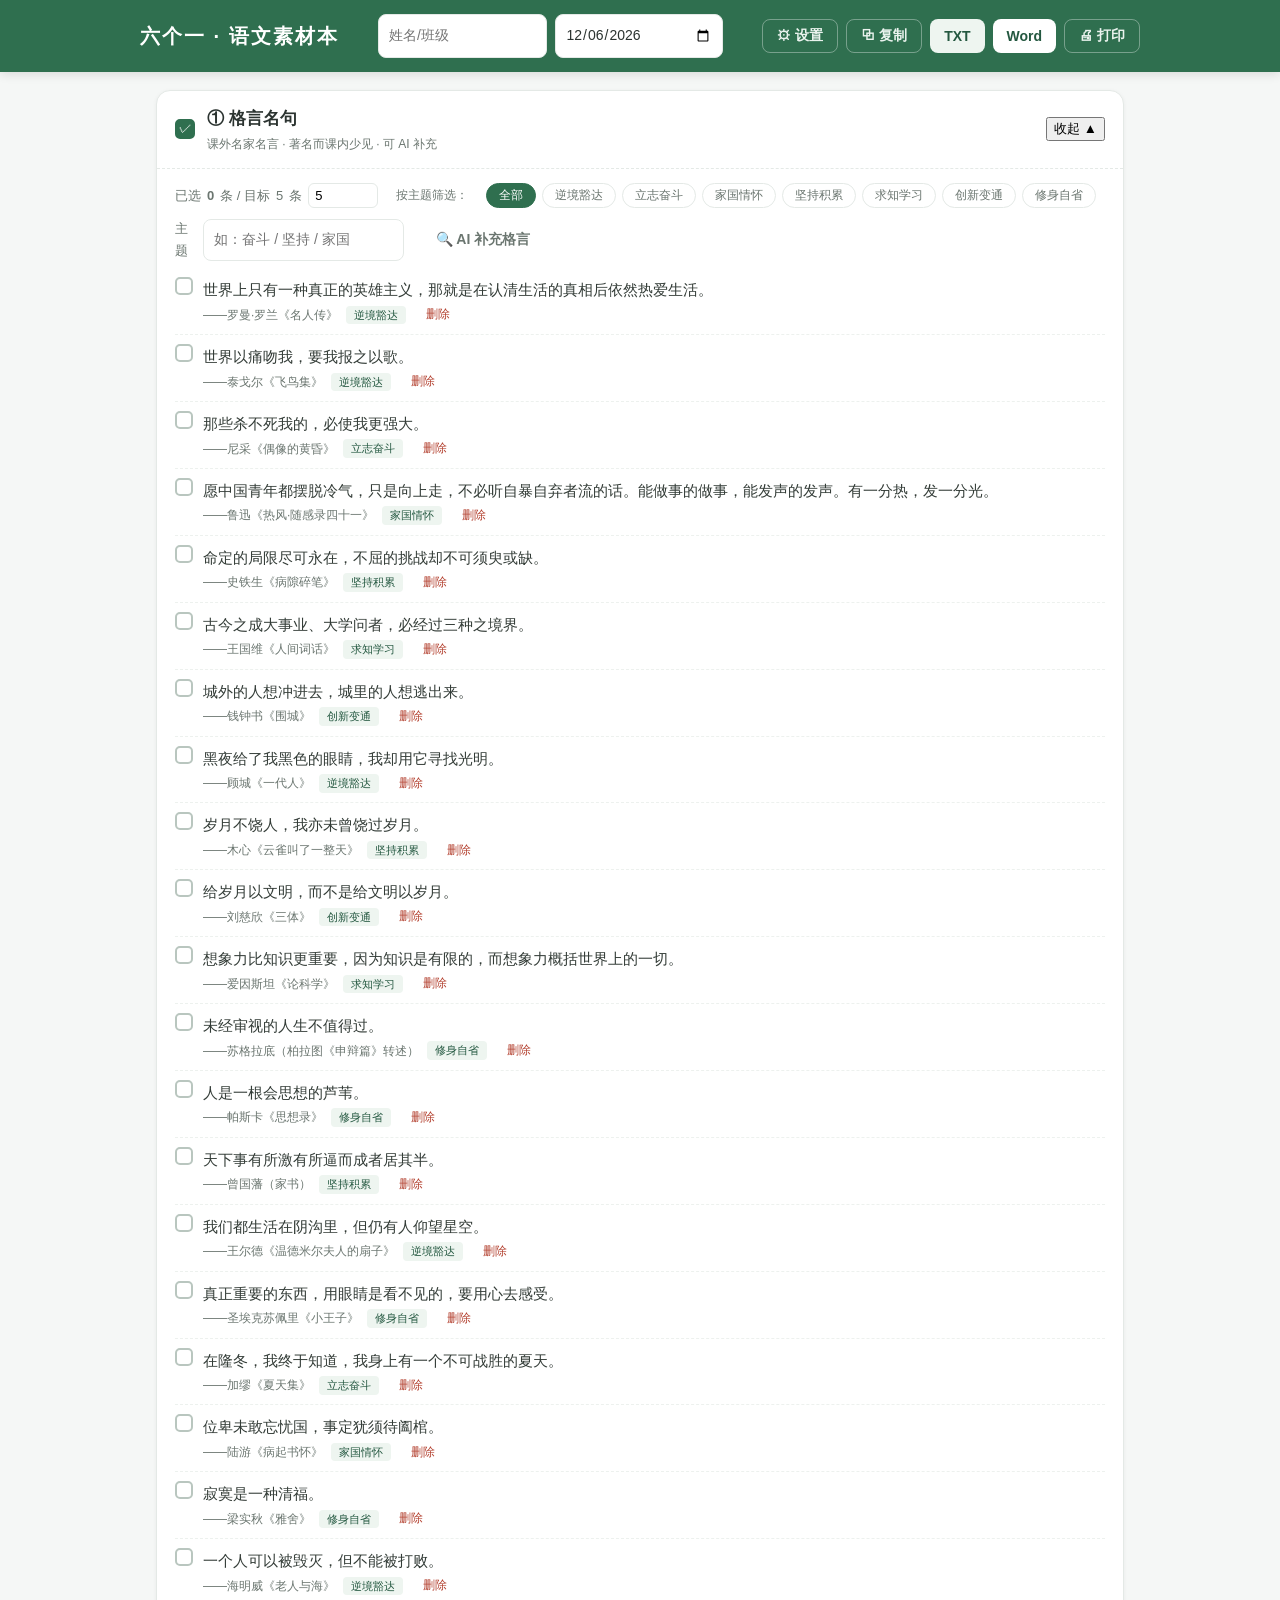
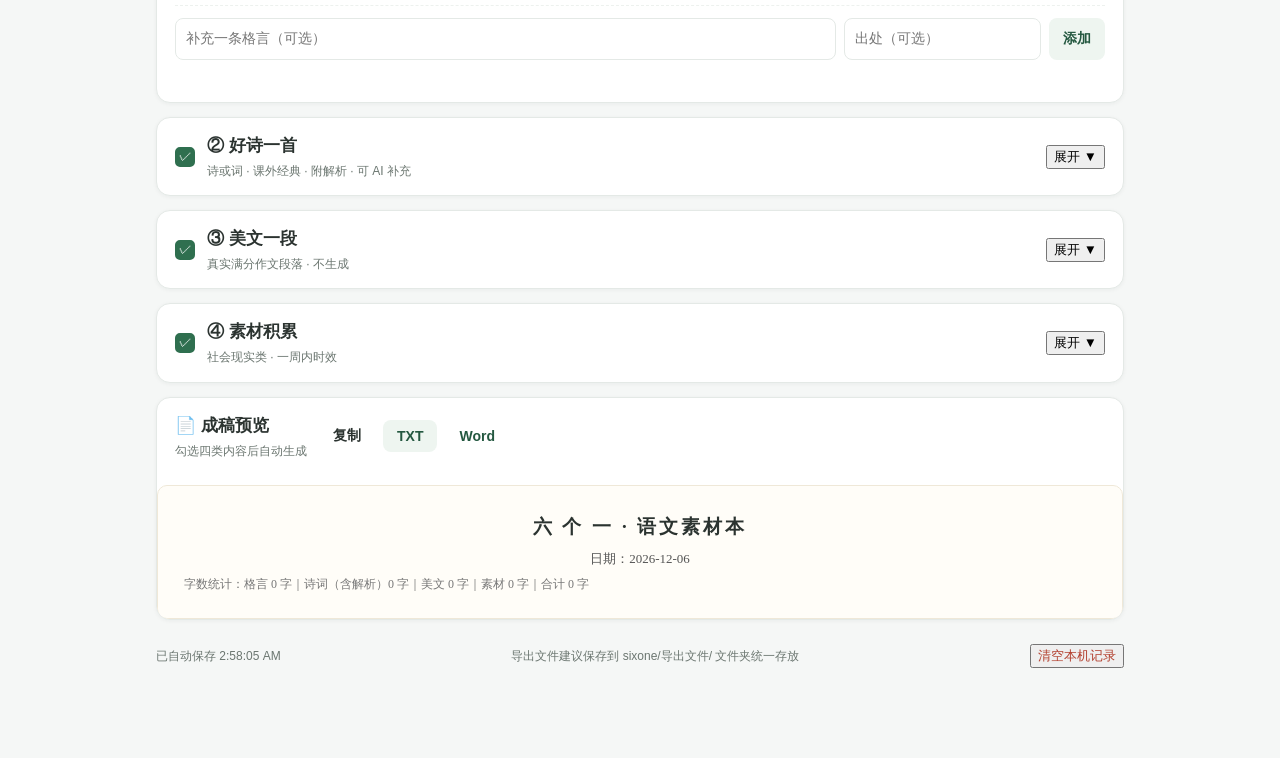
==== sixone/index.html @ 3cad70e7 "六个一素材本备份" ====
<!DOCTYPE html>
<html lang="zh-CN">
<head>
<meta charset="UTF-8">
<meta name="viewport" content="width=device-width, initial-scale=1.0">
<title>六个一 · 语文素材本</title>
<link rel="stylesheet" href="css/style.css">
</head>
<body>
<header class="top">
  <div class="top-inner">
    <h1>六个一 · 语文素材本</h1>
    <div class="meta-row">
      <input id="meta-name" class="in" placeholder="姓名/班级">
      <input id="meta-date" type="date" class="in">
    </div>
    <div class="btn-row">
      <button id="settings-open" class="btn ghost">⚙ 设置</button>
      <button id="export-copy" class="btn ghost">⧉ 复制</button>
      <button id="export-txt" class="btn">TXT</button>
      <button id="export-docx" class="btn primary">Word</button>
      <button id="export-print" class="btn ghost">🖨 打印</button>
    </div>
  </div>
</header>
<main class="wrap">

  <section class="card">
    <div class="card-head">
      <label class="chk big"><input type="checkbox" id="geyan-enabled"><span></span></label>
      <div class="card-title">① 格言名句 <small>课外名家名言 · 著名而课内少见 · 可 AI 补充</small></div>
      <button class="ghost" id="geyan-toggle">收起 ▲</button>
    </div>
    <div class="card-body" id="geyan-body">
      <div class="opts">
        <label>已选 <b id="geyan-count">0</b> 条 / 目标 <span class="target">5</span> 条
          <input type="number" id="geyan-target" min="1" max="20" title="目标条数（自定义）"></label>
        <span class="hint">按主题筛选：</span>
        <div class="chips" id="geyan-themes"></div>
        <label>主题 <input class="in" id="geyan-ai-theme" placeholder="如：奋斗 / 坚持 / 家国"></label>
        <button class="btn ghost" id="geyan-ai">🔍 AI 补充格言</button>
      </div>
      <div id="geyan-list"></div>
      <div class="add-row">
        <input class="in grow" id="geyan-add-text" placeholder="补充一条格言（可选）">
        <input class="in" id="geyan-add-src" placeholder="出处（可选）">
        <button class="btn" id="geyan-add">添加</button>
      </div>
      <div class="status" id="status-geyan"></div>
    </div>
  </section>

  <section class="card">
    <div class="card-head">
      <label class="chk big"><input type="checkbox" id="shici-enabled"><span></span></label>
      <div class="card-title">② 好诗一首 <small>诗或词 · 课外经典 · 附解析 · 可 AI 补充</small></div>
      <button class="ghost" id="shici-toggle">展开 ▼</button>
    </div>
    <div class="card-body" id="shici-body">
      <div class="opts">
        <label>体裁 <select id="shici-genre"><option value="词">词</option><option value="诗">诗</option></select></label>
        <label>全诗 ≤ <input type="number" id="shici-maxlen" min="20" max="200"> 字</label>
        <label>解析 <input type="number" id="shici-alen" min="50" max="400"> 字</label>
        <label>关键词 <input class="in" id="shici-ai-theme" placeholder="主题/作者/篇名，如：苏轼 豁达"></label>
        <button class="btn" id="shici-ai">🔍 AI 补充诗词</button>
        <span class="hint" style="width:100%">AI 只检索真实名家诗词（不创作）；每首诗旁可点「✍️解析」让 AI 生成解析。</span>
      </div>
      <div class="status" id="status-shici"></div>
      <div id="shici-list"></div>
    </div>
  </section>

  <section class="card">
    <div class="card-head">
      <label class="chk big"><input type="checkbox" id="meiwen-enabled"><span></span></label>
      <div class="card-title">③ 美文一段 <small>真实满分作文段落 · 不生成</small></div>
      <button class="ghost" id="meiwen-toggle">展开 ▼</button>
    </div>
    <div class="card-body" id="meiwen-body">
      <div class="opts">
        <label>目标 <input type="number" id="meiwen-target" min="50" max="500"> 字</label>
        <label>主题 <input class="in" id="meiwen-ai-theme" placeholder="如：坚持 / 家国 / 创新"></label>
        <button class="btn ghost" id="meiwen-ai">🔍 AI 补充美文</button>
        <span class="hint" style="width:100%">内置为完整段落（AI 整理版会注明来源），可编辑；点链接可核对原文。</span>
      </div>
      <div class="status" id="status-meiwen"></div>
      <div id="meiwen-list"></div>
    </div>
  </section>

  <section class="card">
    <div class="card-head">
      <label class="chk big"><input type="checkbox" id="sucai-enabled"><span></span></label>
      <div class="card-title">④ 素材积累 <small>社会现实类 · 一周内时效</small></div>
      <button class="ghost" id="sucai-toggle">展开 ▼</button>
    </div>
    <div class="card-body" id="sucai-body">
      <div class="opts">
        <label>标题 <input type="number" id="sucai-tmin" min="4" max="20"> ~ <input type="number" id="sucai-tmax" min="4" max="30"> 字</label>
        <label>分析 <input type="number" id="sucai-alen" min="30" max="300"> 字</label>
        <label>更新 <input type="number" id="sucai-count" min="1" max="10" title="一键更新条数"> 条</label>
        <button class="btn" id="sucai-update">🔄 一键更新素材</button>
        <button class="btn ghost" id="sucai-hot">🌐 获取近期热点</button>
        <button class="btn ghost" id="sucai-exportjs">⬇ 导出素材包(.js)</button>
        <button class="btn ghost" id="sucai-all">☑ 全选</button>
        <button class="btn ghost" id="sucai-none">☐ 全不选</button>
        <button class="btn ghost" id="sucai-invert">⇄ 反选</button>
        <span class="hint" style="width:100%">🔄一键更新＝网页自己拉当天热点 → DeepSeek 按上方字数要求写标题+分析 → 存入本机；没填 Key 可先用「获取近期热点」或手动粘贴。</span>
      </div>
      <div id="sucai-hotlist" class="hotbox" style="display:none"></div>
      <div class="ai-box">
        <textarea id="sucai-ai-input" rows="3" placeholder="粘贴新闻标题/内容（或点上方热点条目自动填入），AI 将写成 标题+议论分析"></textarea>
        <div><button class="btn" id="sucai-ai">AI 写分析</button></div>
      </div>
      <div class="status" id="status-sucai"></div>
      <div id="sucai-list"></div>
    </div>
  </section>

  <section class="card preview-card">
    <div class="card-head">
      <div class="card-title">📄 成稿预览 <small id="status-preview">勾选四类内容后自动生成</small></div>
      <div class="btn-row">
        <button id="export-copy2" class="btn ghost">复制</button>
        <button id="export-txt2" class="btn">TXT</button>
        <button id="export-docx2" class="btn primary">Word</button>
      </div>
    </div>
    <div class="preview" id="preview"></div>
  </section>

  <footer class="foot">
    <span id="save-status"></span>
    <span class="hint">导出文件建议保存到 sixone/导出文件/ 文件夹统一存放</span>
    <button class="ghost danger" id="clear-all">清空本机记录</button>
  </footer>
</main>

<div class="modal" id="settings-modal">
  <div class="modal-box">
    <div class="modal-head"><b>设置（DeepSeek API）</b><button class="ghost" id="settings-close">✕</button></div>
    <label>API Key（仅存本机浏览器）<input type="password" id="settings-apiKey" placeholder="sk-..."></label>
    <label>模型 <select id="settings-model"><option value="deepseek-chat">deepseek-chat（快·省）</option><option value="deepseek-reasoner">deepseek-reasoner（慢·深）</option></select></label>
    <label>接口地址 <input id="settings-baseUrl" value="https://api.deepseek.com"></label>
    <div class="btn-row">
      <button class="btn" id="settings-save">保存</button>
      <button class="btn ghost" id="settings-test">测试连接</button>
      <button class="btn ghost danger" id="settings-clear">清空 Key</button>
    </div>
    <div class="status" id="settings-status"></div>
    <div class="note">🔒 安全说明：Key 只保存在<b>本机浏览器</b>（localStorage），不会写入任何文件；程序直连 DeepSeek 官方接口，不经第三方服务器；离开前可一键清空；请勿在公共电脑保存 Key、勿截图外发。单次生成成本约不足 1 分钱，建议在 DeepSeek 平台设置余额提醒。</div>
  </div>
</div>

<script src="data/geyan.js"></script>
<script src="data/shici.js"></script>
<script src="data/meiwen.js"></script>
<script src="data/sucai.js"></script>
<script src="js/docx.js"></script>
<script src="js/main.js"></script>
</body>
</html>
---- sixone/css/style.css ----
:root{
  --pri:#2f6f4f; --pri-d:#245840; --pri-l:#eef5f0;
  --bg:#f5f7f6; --card:#fff; --line:#e4e9e6;
  --txt:#2b3330; --sub:#6b7670;
  --warn:#b7791f; --warn-bg:#fdf3e0;
  --ok:#2f7d4f; --ok-bg:#e9f6ee;
  --danger:#b3402f;
}
*{box-sizing:border-box}
body{margin:0;background:var(--bg);color:var(--txt);font:15px/1.7 -apple-system,'Segoe UI','PingFang SC','Microsoft YaHei','Hiragino Sans GB',sans-serif}
.top{background:var(--pri);color:#fff;padding:14px 20px;position:sticky;top:0;z-index:20;box-shadow:0 2px 10px rgba(0,0,0,.12)}
.top-inner{max-width:1000px;margin:0 auto;display:flex;flex-wrap:wrap;gap:10px;align-items:center;justify-content:space-between}
.top h1{margin:0;font-size:20px;font-weight:700;letter-spacing:2px}
.meta-row{display:flex;gap:8px}
.btn-row{display:flex;gap:8px;flex-wrap:wrap}
.btn{border:0;border-radius:8px;padding:7px 14px;font-size:14px;cursor:pointer;background:var(--pri-l);color:var(--pri-d);font-weight:600;transition:.15s}
.btn:hover{filter:brightness(.96)}
.btn.primary{background:#fff;color:var(--pri-d)}
.btn.ghost{background:transparent;color:inherit}
.top .btn.ghost{color:#eaf3ee;border:1px solid rgba(255,255,255,.35)}
.btn.danger,.ghost.danger{color:var(--danger)}
.wrap{max-width:1000px;margin:18px auto 60px;padding:0 16px;display:flex;flex-direction:column;gap:14px}
.card{background:var(--card);border:1px solid var(--line);border-radius:14px;overflow:hidden;box-shadow:0 1px 4px rgba(20,40,30,.05)}
.card-head{display:flex;align-items:center;gap:12px;padding:14px 18px}
.card-head .ghost{margin-left:auto}
.card-title{font-size:17px;font-weight:700}
.card-title small{display:block;font-weight:400;color:var(--sub);font-size:12px}
.card-body{padding:4px 18px 18px;border-top:1px dashed var(--line)}
.opts{display:flex;flex-wrap:wrap;gap:10px 18px;align-items:center;padding:10px 0 6px;font-size:13px;color:var(--sub)}
.opts label{display:inline-flex;align-items:center;gap:6px}
.opts input[type=number]{width:70px;padding:4px 6px;border:1px solid var(--line);border-radius:6px;font-size:13px}
.chk{display:inline-flex;align-items:center;cursor:pointer;position:relative}
.chk input{position:absolute;opacity:0;width:0;height:0}
.chk span{width:18px;height:18px;border:2px solid #b9c6bf;border-radius:5px;background:#fff;transition:.15s;display:inline-block}
.chk input:checked+span{background:var(--pri);border-color:var(--pri)}
.chk input:checked+span::after{content:'✓';color:#fff;font-size:13px;display:flex;align-items:center;justify-content:center;line-height:14px}
.chk.big span{width:20px;height:20px}
.chips{display:flex;flex-wrap:wrap;gap:6px}
.chip{border:1px solid var(--line);background:#fff;color:var(--sub);border-radius:999px;padding:3px 12px;font-size:12px;cursor:pointer}
.chip.on{background:var(--pri);border-color:var(--pri);color:#fff}
.row{display:flex;gap:10px;padding:9px 0;border-bottom:1px dashed #edf1ee;align-items:flex-start}
.row.picked .quote{color:var(--pri-d)}
.row-main{flex:1;min-width:0}
.quote{font-size:15px;color:#333c37}
.meta{font-size:12px;color:var(--sub);margin-top:2px;display:flex;align-items:center;gap:8px;flex-wrap:wrap}
.tag{background:var(--pri-l);color:var(--pri-d);border-radius:4px;padding:0 8px;font-size:11px}
.item{border:1px solid var(--line);border-radius:12px;padding:12px 14px;margin:10px 0;background:#fcfdfc}
.item.picked{border-color:var(--pri);background:var(--pri-l)}
.item-head{display:flex;align-items:center;gap:10px;flex-wrap:wrap}
.item-head b{font-size:15px}
.item-head i{color:var(--sub);font-size:12px;font-style:normal}
textarea,input.in{width:100%;border:1px solid var(--line);border-radius:8px;padding:8px 10px;font:inherit;font-size:14px;resize:vertical;background:#fff;color:var(--txt)}
textarea:focus,input.in:focus{outline:2px solid rgba(47,111,79,.25);border-color:var(--pri)}
textarea{margin-top:8px}
.mini-label{font-size:12px;color:var(--sub);margin-top:8px;display:flex;gap:8px;align-items:center;flex-wrap:wrap}
.badge{border-radius:6px;padding:1px 8px;font-size:12px;font-weight:600}
.badge.ok{background:var(--ok-bg);color:var(--ok)}
.badge.warn{background:var(--warn-bg);color:var(--warn)}
.note{background:#fbf7ee;border:1px solid #f0e6cf;border-radius:8px;padding:8px 10px;font-size:12px;color:#7a6a3f;margin-top:8px}
.links{display:flex;gap:10px;margin-top:8px;flex-wrap:wrap}
.links a{font-size:12px;color:var(--pri);text-decoration:none;border:1px solid var(--pri);border-radius:6px;padding:2px 8px}
.small-link{font-size:12px;color:var(--pri);text-decoration:none}
.row2{display:flex;gap:8px;margin-top:8px}
.row2 .in{width:auto}
.row2 .grow{flex:1}
.del{border:0;background:transparent;color:var(--danger);font-size:12px;cursor:pointer;margin-left:6px}
.regen{border:0;background:transparent;color:#1f5fa8;font-size:12px;cursor:pointer;margin-left:6px}
.regen:hover{text-decoration:underline}
.add-row{display:flex;gap:8px;margin-top:12px}
.add-row .in{width:auto}
.add-row .grow{flex:1}
.hint{font-size:12px;color:var(--sub)}
.status{font-size:12px;color:var(--sub);margin-top:8px;min-height:16px}
.empty{color:var(--sub);font-size:13px;padding:10px 0}
.ai-box{display:flex;flex-direction:column;gap:8px;margin-top:10px}
.hotbox{margin-top:10px}
.hotlist{display:flex;flex-direction:column;gap:6px;max-height:300px;overflow:auto;border:1px solid var(--line);border-radius:10px;padding:8px}
.hot-item{text-align:left;border:1px solid var(--line);background:#fff;padding:7px 10px;border-radius:8px;cursor:pointer;font-size:13px;color:var(--txt)}
.hot-item:hover{border-color:var(--pri);background:var(--pri-l)}
.hot-item em{float:right;color:var(--warn);font-style:normal;font-size:11px}
.preview-card .card-head{cursor:default}
.preview{background:#fffdf8;border:1px solid #efe8d8;border-radius:10px;padding:22px 26px;margin-top:10px;font-family:'Songti SC','SimSun',serif;font-size:15px;line-height:2;white-space:pre-wrap}
.preview .pv-title{font-size:19px;font-weight:700;text-align:center;letter-spacing:3px}
.preview .pv-subtitle{text-align:center;color:#555;font-size:13px}
.preview .pv-h{font-size:16px;font-weight:700;margin-top:14px}
.preview .pv-body{text-indent:2em}
.preview .pv-small{font-size:12px;color:#777}
.foot{display:flex;justify-content:space-between;align-items:center;padding:10px 0 30px;color:var(--sub);font-size:12px}
.modal{display:none;position:fixed;inset:0;background:rgba(20,30,25,.45);z-index:50;align-items:center;justify-content:center;padding:16px}
.modal.show{display:flex}
.modal-box{background:#fff;border-radius:14px;padding:20px 22px;max-width:500px;width:100%;box-shadow:0 10px 40px rgba(0,0,0,.2);max-height:90vh;overflow:auto}
.modal-box label{display:block;font-size:13px;color:var(--sub);margin:10px 0 4px}
.modal-box input,.modal-box select{width:100%;border:1px solid var(--line);border-radius:8px;padding:8px 10px;font:inherit}
.modal-head{display:flex;justify-content:space-between;align-items:center;margin-bottom:6px}
@media print{
  .top,.foot,.btn-row,.opts,.ai-box,.add-row,.hotbox,.status,.card-head .ghost,.note,.links,.del{display:none !important}
  body{background:#fff}
  .card{border:0;box-shadow:none}
  .card-body{display:block !important;border:0}
  .preview{box-shadow:none;border:0}
}
@media (max-width:640px){
  .top-inner{flex-direction:column;align-items:stretch}
  .row2{flex-wrap:wrap}
}
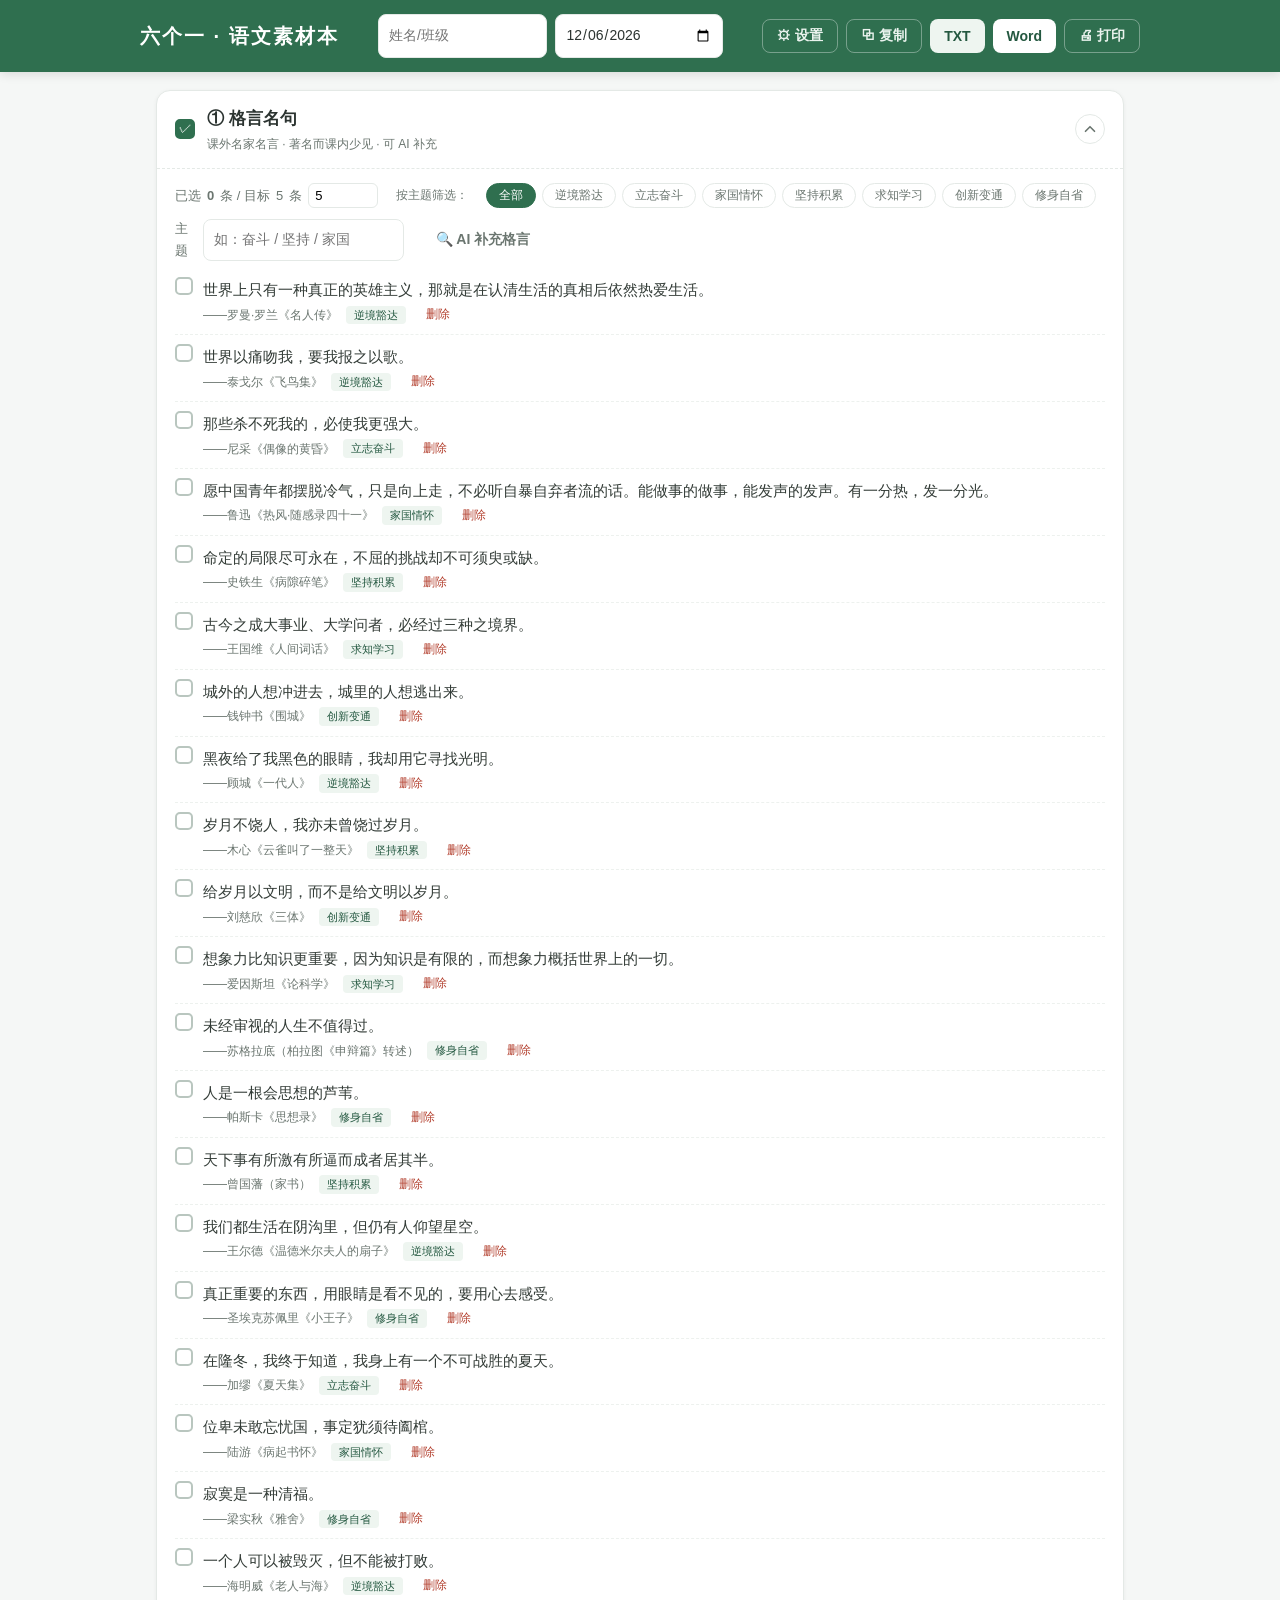
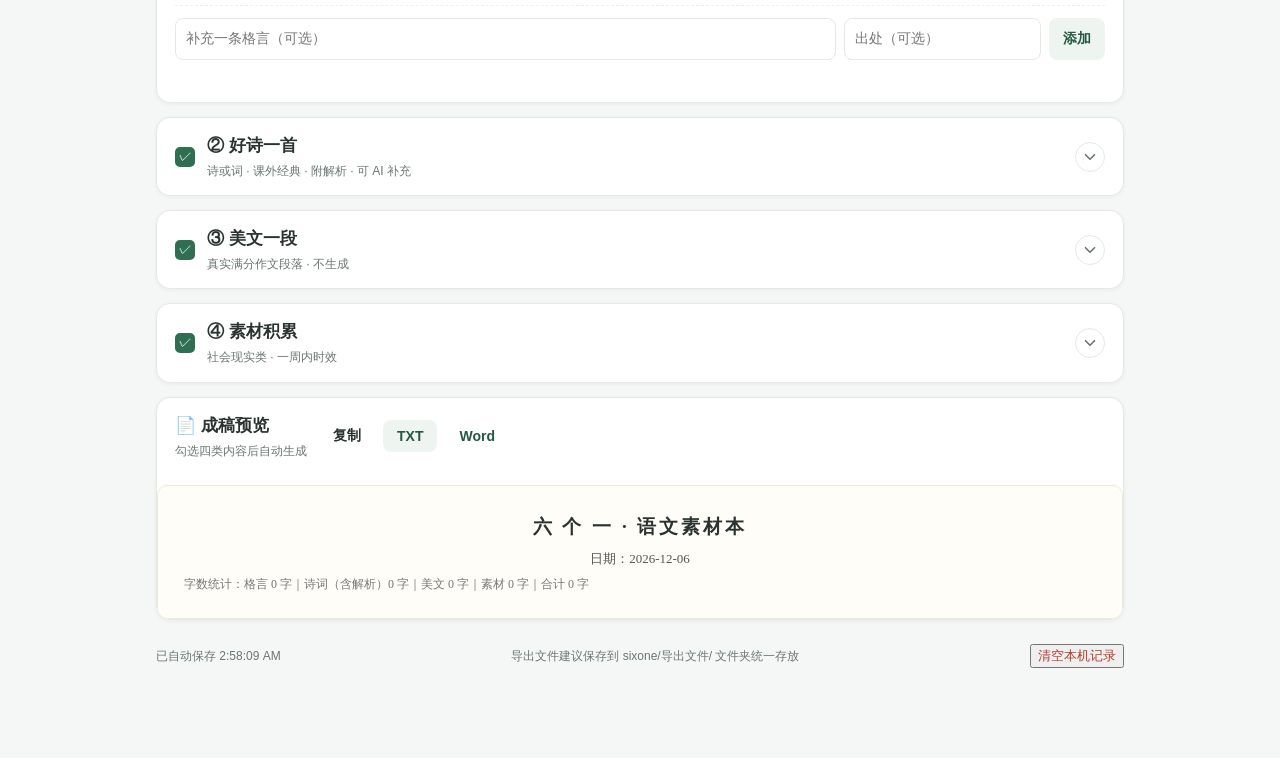
==== commit 15762ada: "第三批升级+修复：SVG动画/联网搜索/热点多选/保存文件夹/素材置顶/预览去网址/诗歌逐字" ====
--- a/sixone/index.html
+++ b/sixone/index.html
@@ -25,11 +25,11 @@
 </header>
 <main class="wrap">
 
-  <section class="card">
+  <section class="card" id="card-geyan">
     <div class="card-head">
       <label class="chk big"><input type="checkbox" id="geyan-enabled"><span></span></label>
       <div class="card-title">① 格言名句 <small>课外名家名言 · 著名而课内少见 · 可 AI 补充</small></div>
-      <button class="ghost" id="geyan-toggle">收起 ▲</button>
+<button class="ghost chev-btn" id="geyan-toggle" aria-label="展开/收起" title="展开/收起"><svg class="chev" viewBox="0 0 24 24" width="18" height="18"><path d="M6 9l6 6 6-6" fill="none" stroke="currentColor" stroke-width="2.2" stroke-linecap="round" stroke-linejoin="round"/></svg></button>
     </div>
     <div class="card-body" id="geyan-body">
       <div class="opts">
@@ -50,11 +50,11 @@
     </div>
   </section>
 
-  <section class="card">
+  <section class="card" id="card-shici">
     <div class="card-head">
       <label class="chk big"><input type="checkbox" id="shici-enabled"><span></span></label>
       <div class="card-title">② 好诗一首 <small>诗或词 · 课外经典 · 附解析 · 可 AI 补充</small></div>
-      <button class="ghost" id="shici-toggle">展开 ▼</button>
+<button class="ghost chev-btn" id="shici-toggle" aria-label="展开/收起" title="展开/收起"><svg class="chev" viewBox="0 0 24 24" width="18" height="18"><path d="M6 9l6 6 6-6" fill="none" stroke="currentColor" stroke-width="2.2" stroke-linecap="round" stroke-linejoin="round"/></svg></button>
     </div>
     <div class="card-body" id="shici-body">
       <div class="opts">
@@ -63,36 +63,38 @@
         <label>解析 <input type="number" id="shici-alen" min="50" max="400"> 字</label>
         <label>关键词 <input class="in" id="shici-ai-theme" placeholder="主题/作者/篇名，如：苏轼 豁达"></label>
         <button class="btn" id="shici-ai">🔍 AI 补充诗词</button>
-        <span class="hint" style="width:100%">AI 只检索真实名家诗词（不创作）；每首诗旁可点「✍️解析」让 AI 生成解析。</span>
+        <div class="chips" id="shici-chips" style="width:100%"></div>
+        <span class="hint" style="width:100%">可点上方建议快速填入，或自己输入主题/作者；AI 只检索真实课外名家诗词（不创作），解析可「🔄不满意」要求重写。</span>
       </div>
       <div class="status" id="status-shici"></div>
       <div id="shici-list"></div>
     </div>
   </section>
 
-  <section class="card">
+  <section class="card" id="card-meiwen">
     <div class="card-head">
       <label class="chk big"><input type="checkbox" id="meiwen-enabled"><span></span></label>
       <div class="card-title">③ 美文一段 <small>真实满分作文段落 · 不生成</small></div>
-      <button class="ghost" id="meiwen-toggle">展开 ▼</button>
+<button class="ghost chev-btn" id="meiwen-toggle" aria-label="展开/收起" title="展开/收起"><svg class="chev" viewBox="0 0 24 24" width="18" height="18"><path d="M6 9l6 6 6-6" fill="none" stroke="currentColor" stroke-width="2.2" stroke-linecap="round" stroke-linejoin="round"/></svg></button>
     </div>
     <div class="card-body" id="meiwen-body">
       <div class="opts">
         <label>目标 <input type="number" id="meiwen-target" min="50" max="500"> 字</label>
         <label>主题 <input class="in" id="meiwen-ai-theme" placeholder="如：坚持 / 家国 / 创新"></label>
-        <button class="btn ghost" id="meiwen-ai">🔍 AI 补充美文</button>
-        <span class="hint" style="width:100%">内置为完整段落（AI 整理版会注明来源），可编辑；点链接可核对原文。</span>
+        <button class="btn ghost" id="meiwen-ai">🔍 AI 推荐真实美文</button>
+        <span class="hint" style="width:100%">内置为网上收集的真实原文片段＋来源链接；AI 只推荐真实出处，不生成美文正文。</span>
       </div>
+      <textarea id="meiwen-ai-out" rows="4" readonly placeholder="AI 推荐的【真实】美文出处会显示在这里——打开来源复制正文，粘贴到下方对应段落框"></textarea>
       <div class="status" id="status-meiwen"></div>
       <div id="meiwen-list"></div>
     </div>
   </section>
 
-  <section class="card">
+  <section class="card" id="card-sucai">
     <div class="card-head">
       <label class="chk big"><input type="checkbox" id="sucai-enabled"><span></span></label>
       <div class="card-title">④ 素材积累 <small>社会现实类 · 一周内时效</small></div>
-      <button class="ghost" id="sucai-toggle">展开 ▼</button>
+<button class="ghost chev-btn" id="sucai-toggle" aria-label="展开/收起" title="展开/收起"><svg class="chev" viewBox="0 0 24 24" width="18" height="18"><path d="M6 9l6 6 6-6" fill="none" stroke="currentColor" stroke-width="2.2" stroke-linecap="round" stroke-linejoin="round"/></svg></button>
     </div>
     <div class="card-body" id="sucai-body">
       <div class="opts">
@@ -102,6 +104,7 @@
         <button class="btn" id="sucai-update">🔄 一键更新素材</button>
         <button class="btn ghost" id="sucai-hot">🌐 获取近期热点</button>
         <button class="btn ghost" id="sucai-exportjs">⬇ 导出素材包(.js)</button>
+        <button class="btn" id="sucai-savefolder">💾 保存到项目文件夹</button>
         <button class="btn ghost" id="sucai-all">☑ 全选</button>
         <button class="btn ghost" id="sucai-none">☐ 全不选</button>
         <button class="btn ghost" id="sucai-invert">⇄ 反选</button>
@@ -140,7 +143,7 @@
   <div class="modal-box">
     <div class="modal-head"><b>设置（DeepSeek API）</b><button class="ghost" id="settings-close">✕</button></div>
     <label>API Key（仅存本机浏览器）<input type="password" id="settings-apiKey" placeholder="sk-..."></label>
-    <label>模型 <select id="settings-model"><option value="deepseek-chat">deepseek-chat（快·省）</option><option value="deepseek-reasoner">deepseek-reasoner（慢·深）</option></select></label>
+    <label>模型 <select id="settings-model"><option value="deepseek-chat">deepseek-chat（快·省）</option><option value="deepseek-v4-flash">deepseek-v4-flash（支持联网搜索）</option><option value="deepseek-reasoner">deepseek-reasoner（慢·深）</option></select></label>
     <label>接口地址 <input id="settings-baseUrl" value="https://api.deepseek.com"></label>
     <div class="btn-row">
       <button class="btn" id="settings-save">保存</button>
--- a/sixone/css/style.css
+++ b/sixone/css/style.css
@@ -102,4 +102,19 @@
 @media (max-width:640px){
   .top-inner{flex-direction:column;align-items:stretch}
   .row2{flex-wrap:wrap}
-}+}
+
+/* ---- 展开/收起：SVG 箭头 + 流畅动画 ---- */
+.chev-btn{display:inline-flex;align-items:center;justify-content:center;width:30px;height:30px;border-radius:50%;border:1px solid var(--line);background:#fff;color:var(--sub);cursor:pointer;margin-left:auto;padding:0}
+.chev-btn:hover{border-color:var(--pri);color:var(--pri)}
+.chev{transition:transform .3s ease}
+.card.open .chev{transform:rotate(180deg)}
+.card-body{overflow:hidden;transition:max-height .35s ease,padding-top .35s ease,padding-bottom .35s ease,border-color .35s ease}
+.card-body.closed{max-height:0 !important;padding-top:0;padding-bottom:0;border-top:none}
+/* ---- 热点多选 ---- */
+.hot-item{display:flex;align-items:flex-start;gap:8px;text-align:left;border:1px solid var(--line);background:#fff;padding:7px 10px;border-radius:8px;cursor:pointer;font-size:13px;color:var(--txt)}
+.hot-item:hover{border-color:var(--pri);background:var(--pri-l)}
+.hot-item input{margin-top:3px;flex:none}
+.hot-t{flex:1;min-width:0}
+.hot-meta{color:var(--sub);font-size:11px;white-space:nowrap;flex:none}
+.hotbar{display:flex;gap:8px;align-items:center;margin-top:8px;flex-wrap:wrap}
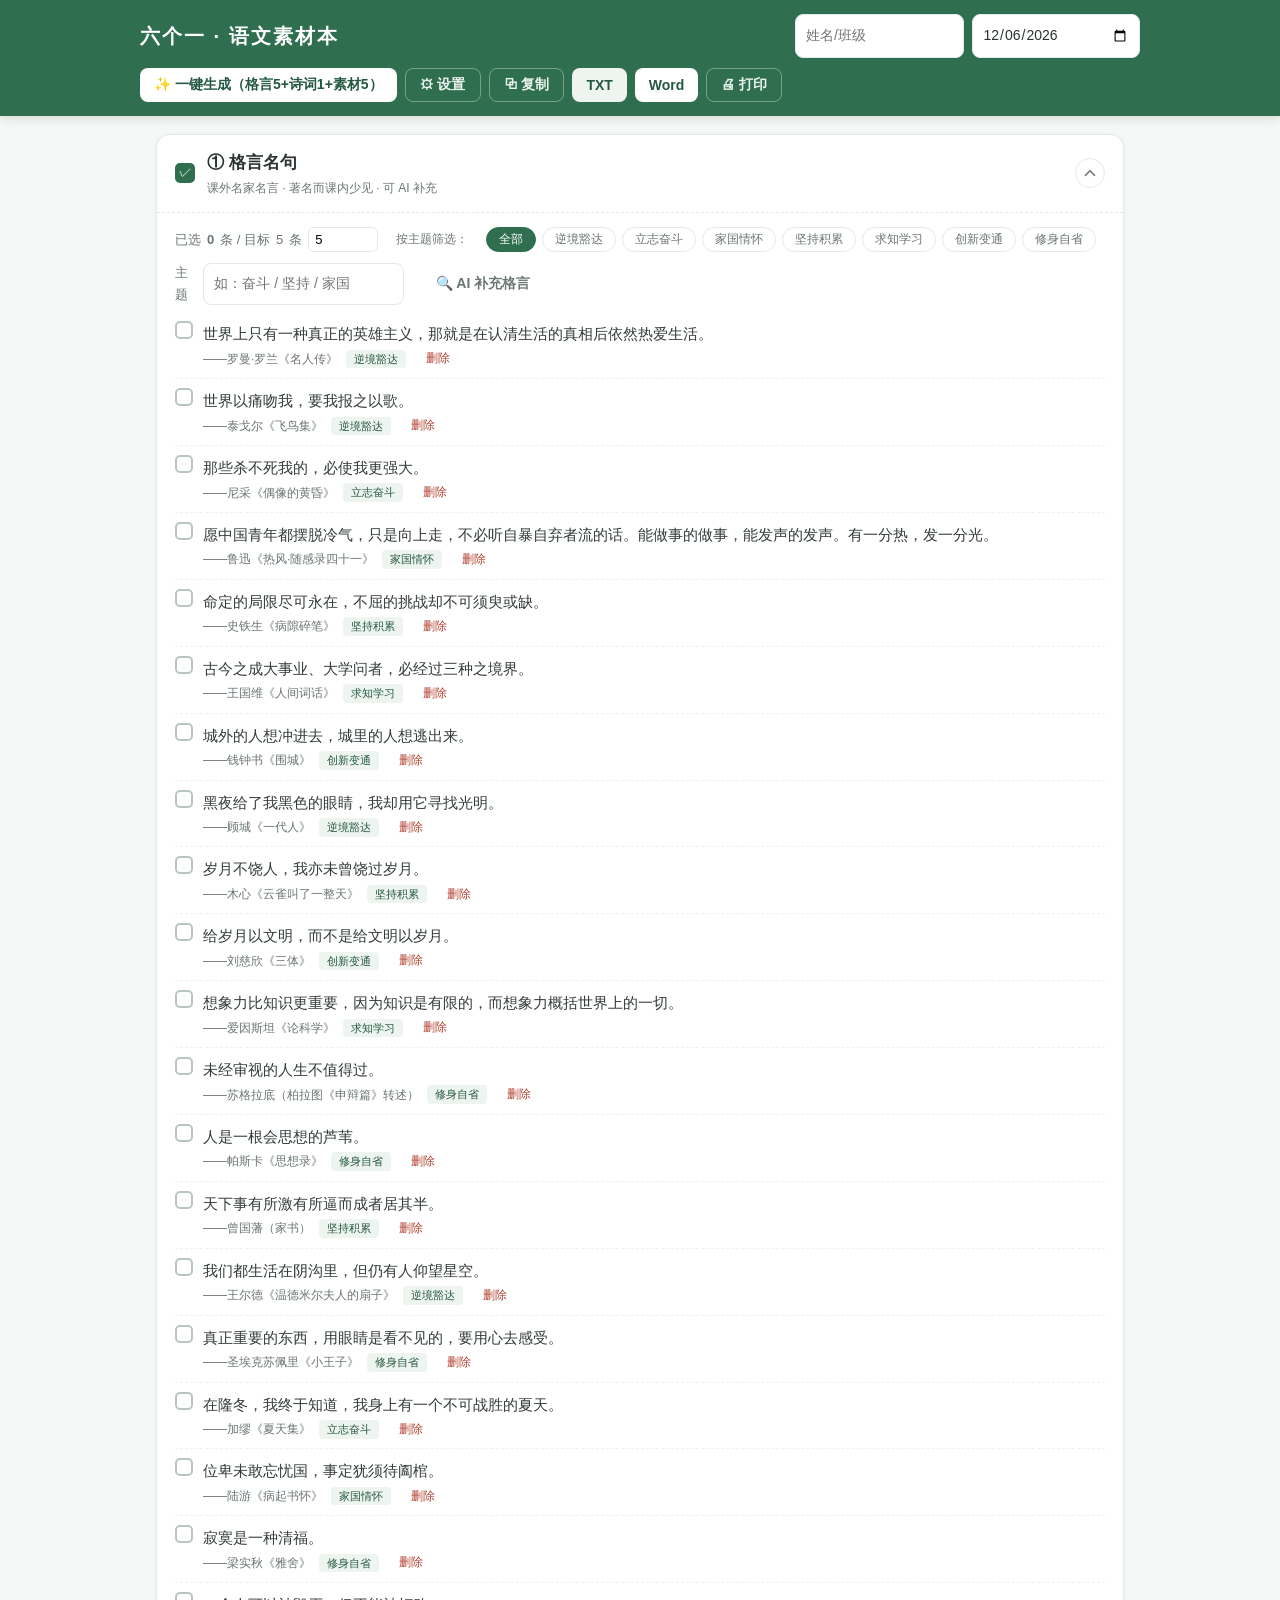
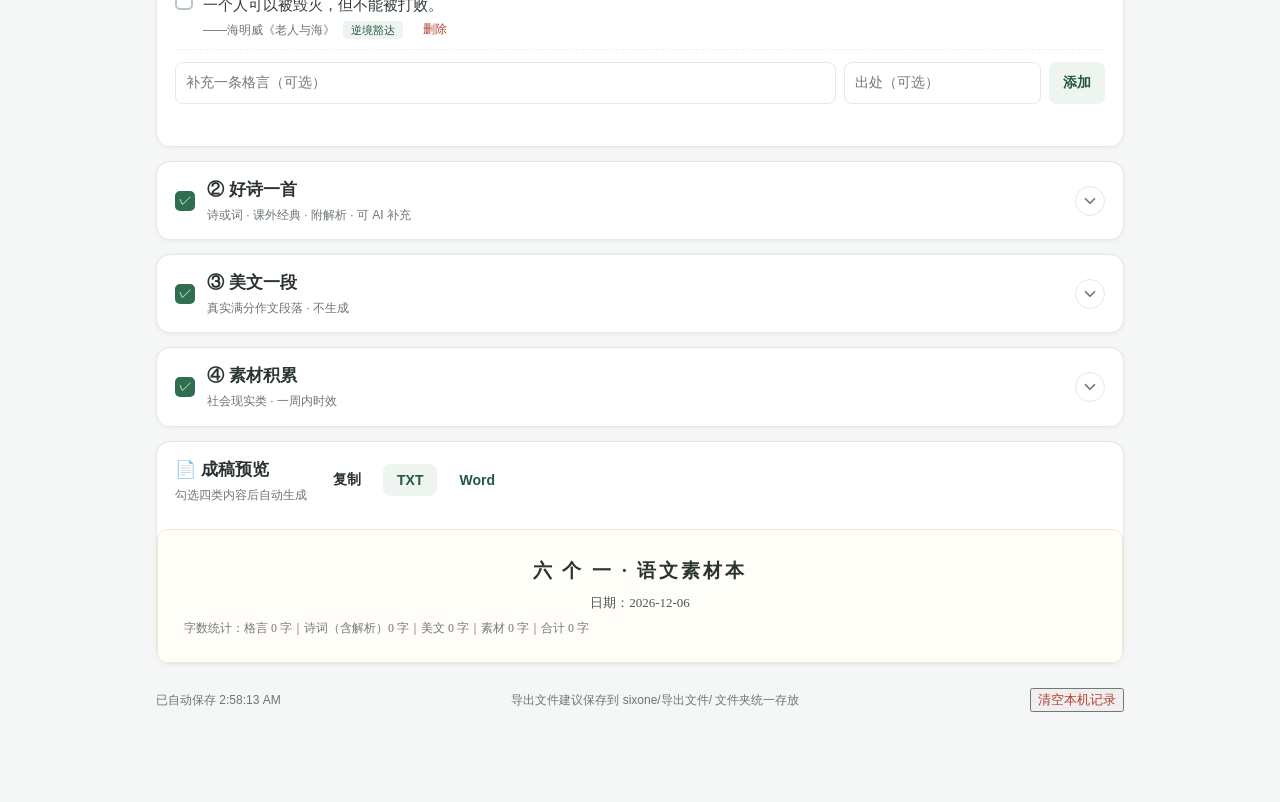
==== commit e95fec44: "一键生成+生成历史去重+诗歌格言置顶+移动端适配" ====
--- a/sixone/index.html
+++ b/sixone/index.html
@@ -15,6 +15,7 @@
       <input id="meta-date" type="date" class="in">
     </div>
     <div class="btn-row">
+      <button id="oneclick" class="btn primary">✨ 一键生成（格言5+诗词1+素材5）</button>
       <button id="settings-open" class="btn ghost">⚙ 设置</button>
       <button id="export-copy" class="btn ghost">⧉ 复制</button>
       <button id="export-txt" class="btn">TXT</button>
--- a/sixone/css/style.css
+++ b/sixone/css/style.css
@@ -118,3 +118,34 @@
 .hot-t{flex:1;min-width:0}
 .hot-meta{color:var(--sub);font-size:11px;white-space:nowrap;flex:none}
 .hotbar{display:flex;gap:8px;align-items:center;margin-top:8px;flex-wrap:wrap}
+
+/* ---- 手机/平板适配 ---- */
+@media (max-width:640px){
+  .top-inner{flex-direction:column;align-items:stretch;gap:8px}
+  .top h1{font-size:17px}
+  .meta-row{flex-wrap:wrap}
+  .meta-row .in{flex:1;min-width:0}
+  .btn-row{width:100%}
+  .btn{flex:1;min-width:44px;text-align:center;padding:8px 6px}
+  .wrap{padding:0 10px;margin:12px auto 40px;gap:10px}
+  .card-head{flex-wrap:wrap;gap:8px;padding:12px}
+  .card-title{flex:1;min-width:0;font-size:15px}
+  .card-body{padding:2px 12px 12px}
+  .opts{flex-direction:column;align-items:stretch;gap:8px}
+  .opts label{justify-content:space-between}
+  textarea,input.in,select{font-size:16px}
+  .row2{flex-wrap:wrap}
+  .row2 .in{width:100%}
+  .hot-item{flex-wrap:wrap}
+  .hot-meta{white-space:normal;width:100%;padding-left:24px}
+  .hotbar{flex-direction:column;align-items:stretch}
+  .hotbar .btn{width:100%}
+  .preview{padding:14px 12px;font-size:14px}
+  .modal-box{padding:14px;max-height:92vh}
+  .foot{flex-direction:column;gap:6px;align-items:flex-start}
+}
+@media (min-width:641px) and (max-width:1024px){
+  .wrap{max-width:96vw}
+  .card-body{font-size:15px}
+  .btn{padding:8px 12px}
+}
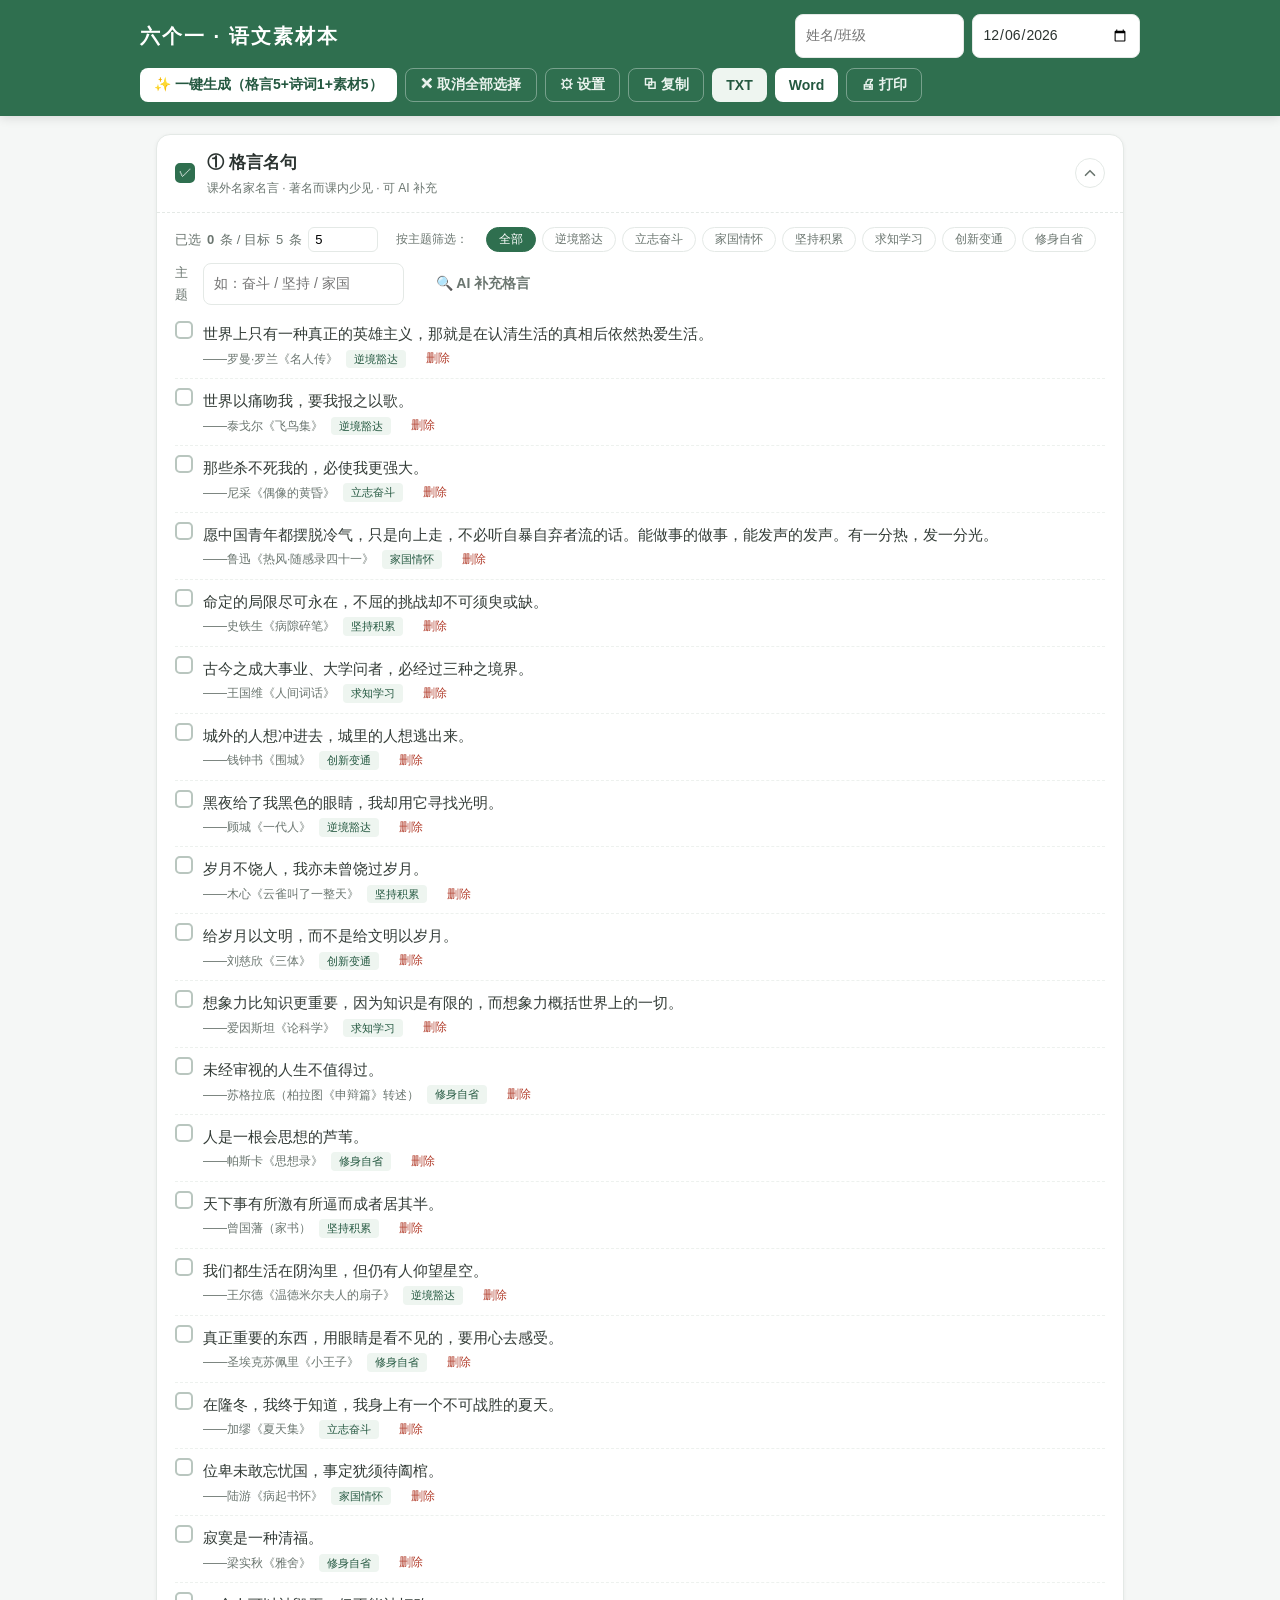
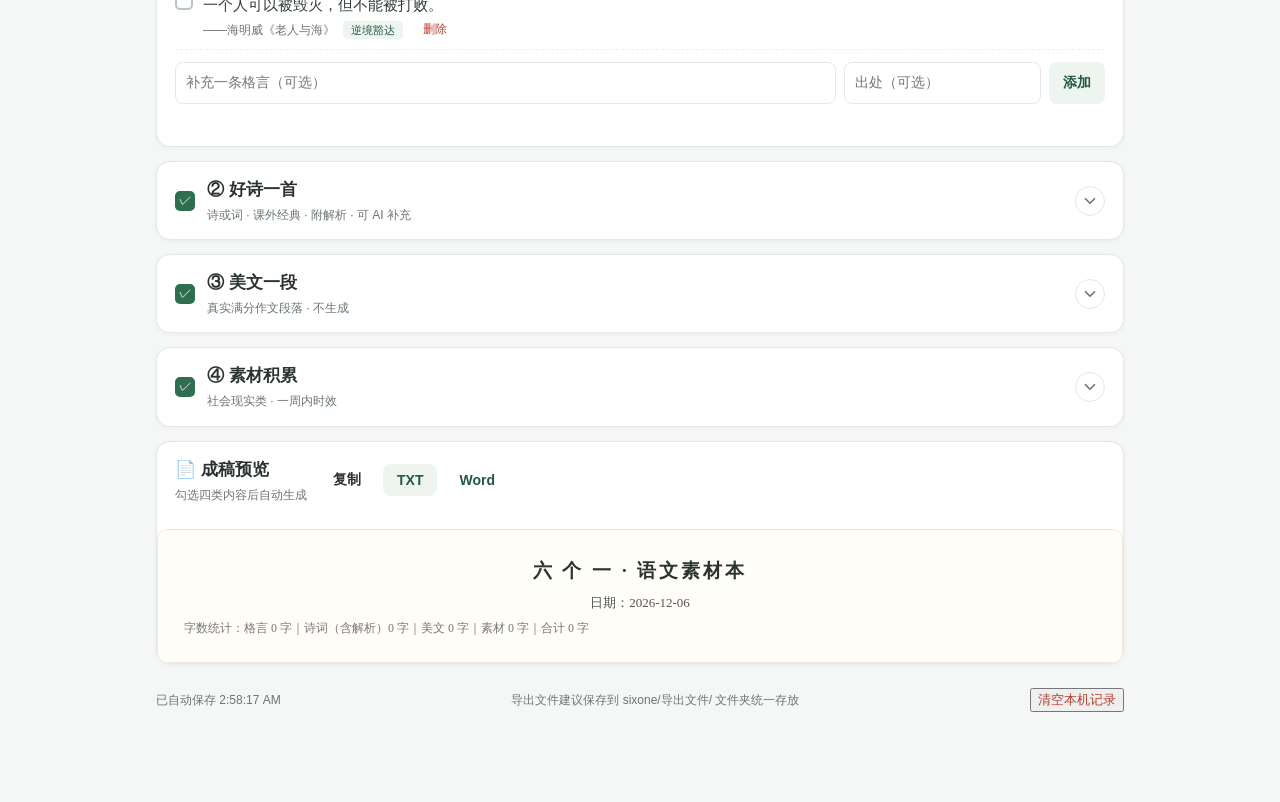
==== commit 9d9dc660: "交互优化：勾选与展开解耦/取消全选/自动勾选/打印仅成稿/完成动画" ====
--- a/sixone/index.html
+++ b/sixone/index.html
@@ -16,6 +16,7 @@
     </div>
     <div class="btn-row">
       <button id="oneclick" class="btn primary">✨ 一键生成（格言5+诗词1+素材5）</button>
+      <button id="uncheck-all" class="btn ghost">✕ 取消全部选择</button>
       <button id="settings-open" class="btn ghost">⚙ 设置</button>
       <button id="export-copy" class="btn ghost">⧉ 复制</button>
       <button id="export-txt" class="btn">TXT</button>
@@ -140,6 +141,15 @@
   </footer>
 </main>
 
+<div class="done-overlay" id="done-overlay">
+  <div class="done-box">
+    <svg class="done-check" viewBox="0 0 52 52"><circle cx="26" cy="26" r="24" fill="none"/><path fill="none" d="M14 27l8 8 16-16"/></svg>
+    <h3>一键生成完成！</h3>
+    <p id="done-summary">格言 5 条 · 诗词 1 首 · 素材 5 条，已置顶并自动勾选</p>
+    <button class="btn primary" id="done-close">继续编辑</button>
+  </div>
+</div>
+
 <div class="modal" id="settings-modal">
   <div class="modal-box">
     <div class="modal-head"><b>设置（DeepSeek API）</b><button class="ghost" id="settings-close">✕</button></div>
--- a/sixone/css/style.css
+++ b/sixone/css/style.css
@@ -93,11 +93,13 @@
 .modal-box input,.modal-box select{width:100%;border:1px solid var(--line);border-radius:8px;padding:8px 10px;font:inherit}
 .modal-head{display:flex;justify-content:space-between;align-items:center;margin-bottom:6px}
 @media print{
-  .top,.foot,.btn-row,.opts,.ai-box,.add-row,.hotbox,.status,.card-head .ghost,.note,.links,.del{display:none !important}
   body{background:#fff}
-  .card{border:0;box-shadow:none}
-  .card-body{display:block !important;border:0}
-  .preview{box-shadow:none;border:0}
+  .top,.foot,.modal,.done-overlay,.wrap .card:not(.preview-card){display:none !important}
+  .wrap{max-width:100%;padding:0;margin:0;gap:0}
+  .preview-card{display:block !important;border:0;box-shadow:none}
+  .preview-card .card-head{display:none !important}
+  .preview{box-shadow:none;border:0;padding:0;font-size:14px}
+  .preview .pv-title{font-size:18px}
 }
 @media (max-width:640px){
   .top-inner{flex-direction:column;align-items:stretch}
@@ -149,3 +151,21 @@
   .card-body{font-size:15px}
   .btn{padding:8px 12px}
 }
+
+/* ---- 禁用卡片态（勾选与展开解耦） ---- */
+.card.disabled{opacity:.55}
+/* ---- 一键生成完成动画（居中卡片，不铺满） ---- */
+.done-overlay{display:none;position:fixed;inset:0;background:rgba(20,30,25,.4);z-index:60;align-items:center;justify-content:center;padding:16px}
+.done-overlay.show{display:flex}
+.done-box{background:#fff;border-radius:16px;padding:28px 34px;text-align:center;max-width:340px;width:100%;box-shadow:0 16px 50px rgba(0,0,0,.25);animation:donePop .45s cubic-bezier(.2,.9,.3,1.2)}
+.done-box h3{margin:12px 0 4px;color:var(--pri-d)}
+.done-box p{color:var(--sub);font-size:13px;margin:0 0 16px}
+.done-check{width:64px;height:64px}
+.done-check circle{stroke:var(--pri);stroke-width:3;fill:none;stroke-dasharray:151;stroke-dashoffset:151;animation:drawCircle .6s ease forwards}
+.done-check path{stroke:var(--pri);stroke-width:4;stroke-linecap:round;stroke-linejoin:round;stroke-dasharray:40;stroke-dashoffset:40;animation:drawCheck .4s .6s ease forwards}
+@keyframes drawCircle{to{stroke-dashoffset:0}}
+@keyframes drawCheck{to{stroke-dashoffset:0}}
+@keyframes donePop{from{transform:scale(.7);opacity:0}to{transform:scale(1);opacity:1}}
+@media (max-width:640px){
+  .done-box{padding:22px 18px;max-width:290px}
+}
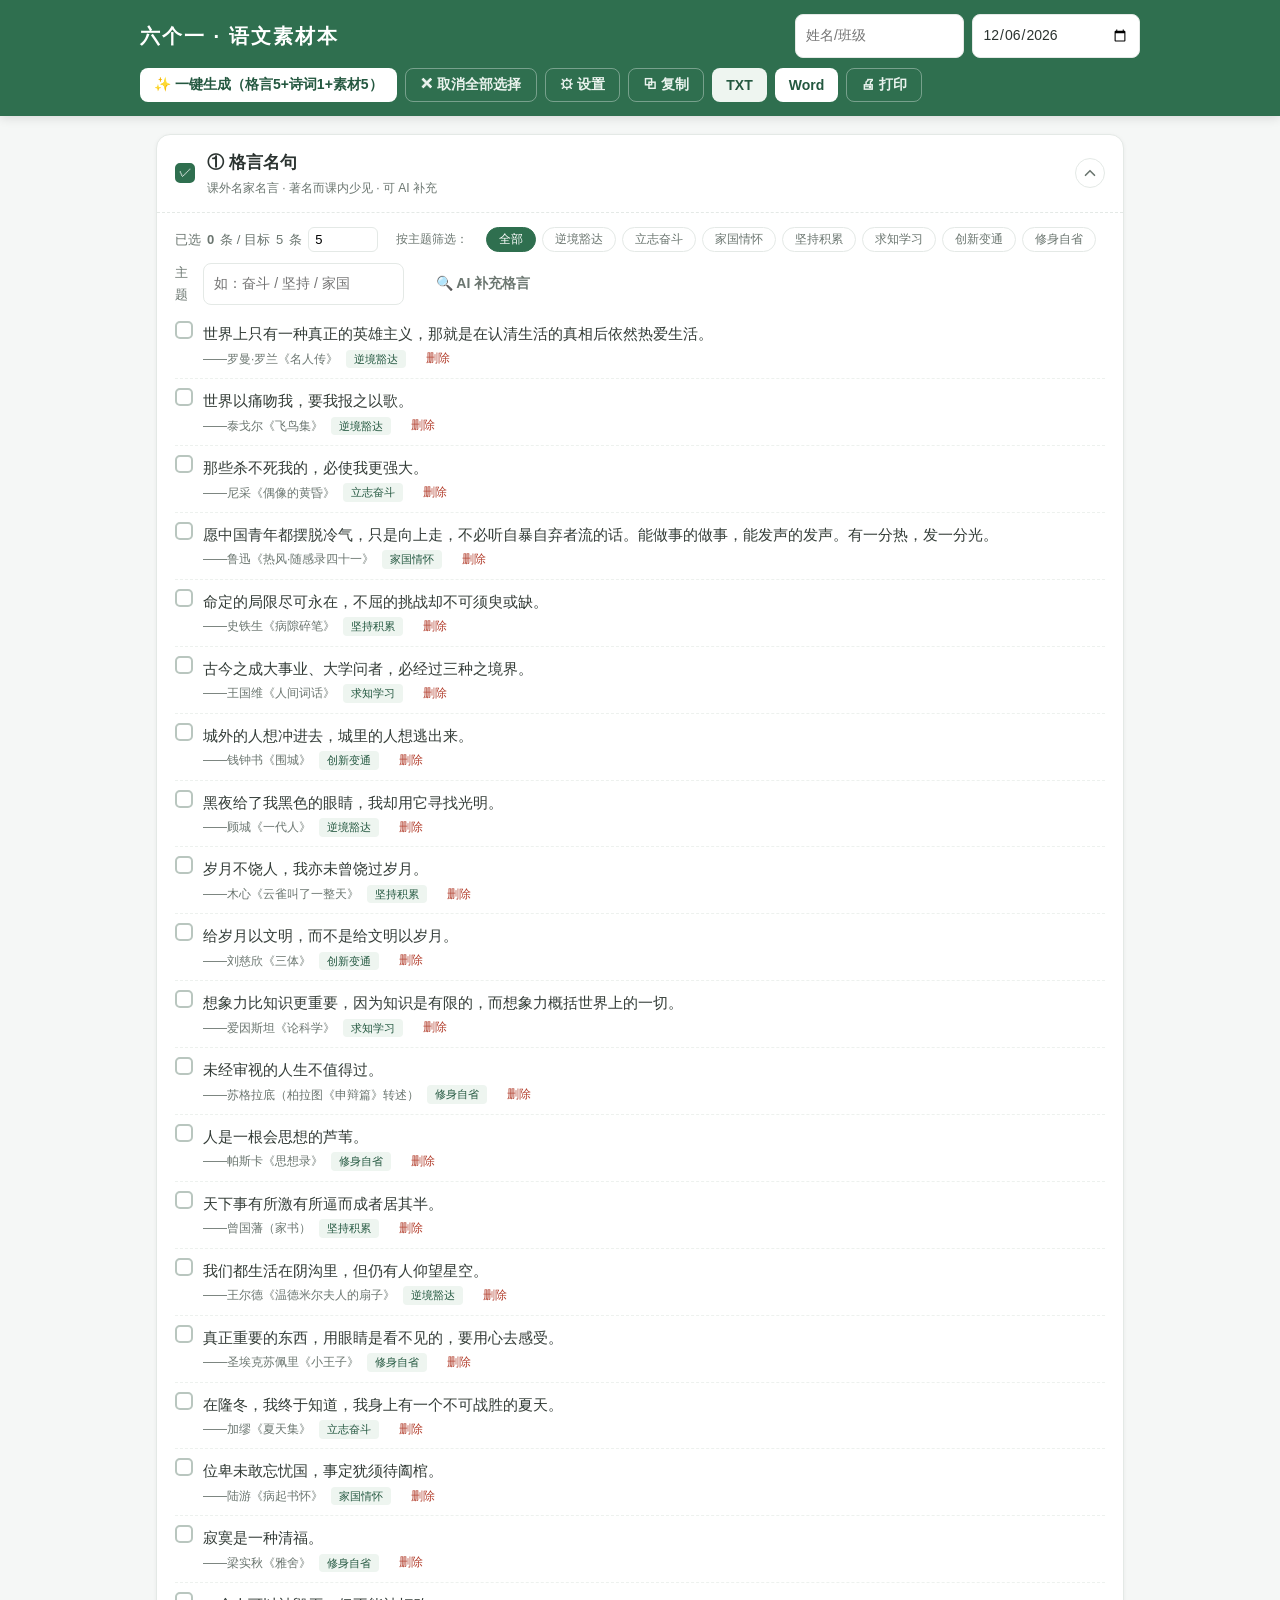
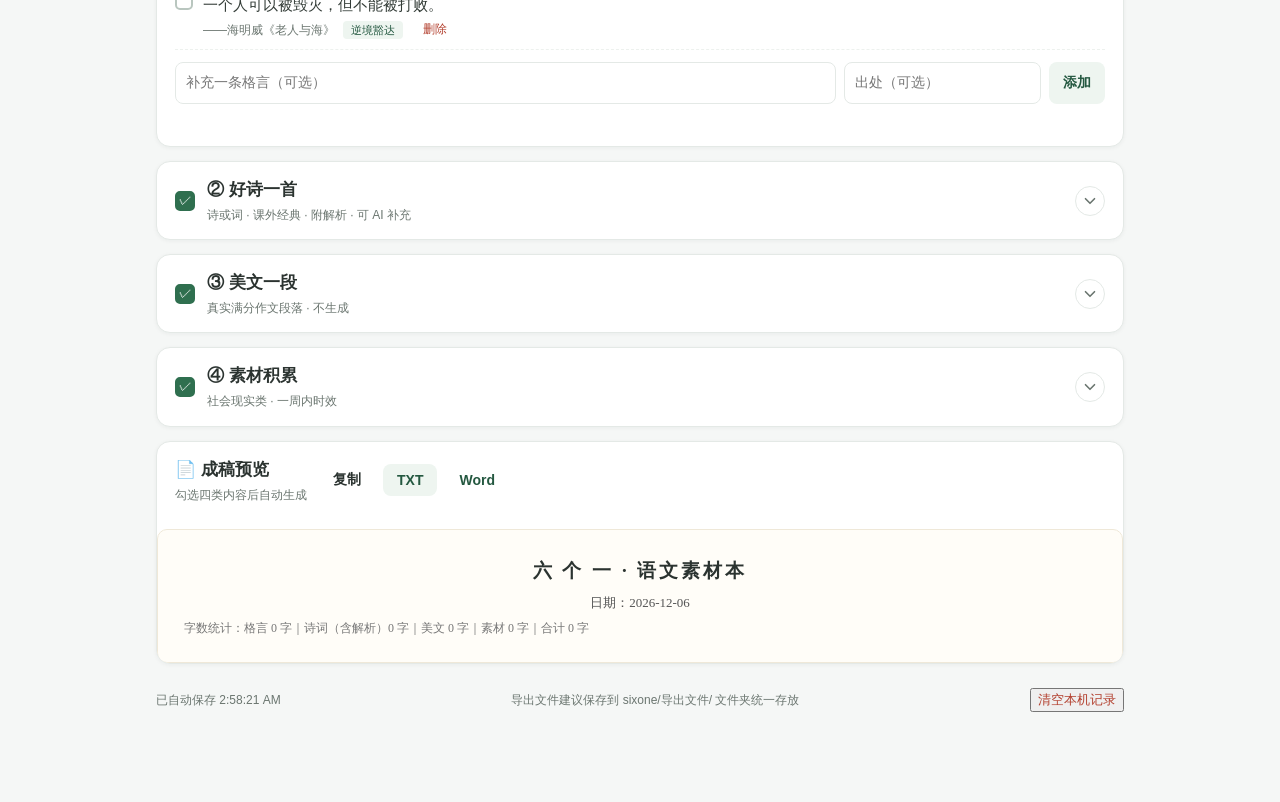
==== commit 201364b0: "一键生成体验修复：动画不遮挡界面+自动滚动到素材本" ====
--- a/sixone/index.html
+++ b/sixone/index.html
@@ -122,7 +122,7 @@
     </div>
   </section>
 
-  <section class="card preview-card">
+  <section class="card preview-card" id="card-preview">
     <div class="card-head">
       <div class="card-title">📄 成稿预览 <small id="status-preview">勾选四类内容后自动生成</small></div>
       <div class="btn-row">
--- a/sixone/css/style.css
+++ b/sixone/css/style.css
@@ -155,7 +155,8 @@
 /* ---- 禁用卡片态（勾选与展开解耦） ---- */
 .card.disabled{opacity:.55}
 /* ---- 一键生成完成动画（居中卡片，不铺满） ---- */
-.done-overlay{display:none;position:fixed;inset:0;background:rgba(20,30,25,.4);z-index:60;align-items:center;justify-content:center;padding:16px}
+.done-overlay{display:none;position:fixed;inset:0;background:transparent;pointer-events:none;z-index:60;align-items:center;justify-content:center;padding:16px}
+.done-box{pointer-events:auto}
 .done-overlay.show{display:flex}
 .done-box{background:#fff;border-radius:16px;padding:28px 34px;text-align:center;max-width:340px;width:100%;box-shadow:0 16px 50px rgba(0,0,0,.25);animation:donePop .45s cubic-bezier(.2,.9,.3,1.2)}
 .done-box h3{margin:12px 0 4px;color:var(--pri-d)}
@@ -168,4 +169,4 @@
 @keyframes donePop{from{transform:scale(.7);opacity:0}to{transform:scale(1);opacity:1}}
 @media (max-width:640px){
   .done-box{padding:22px 18px;max-width:290px}
-}
+}
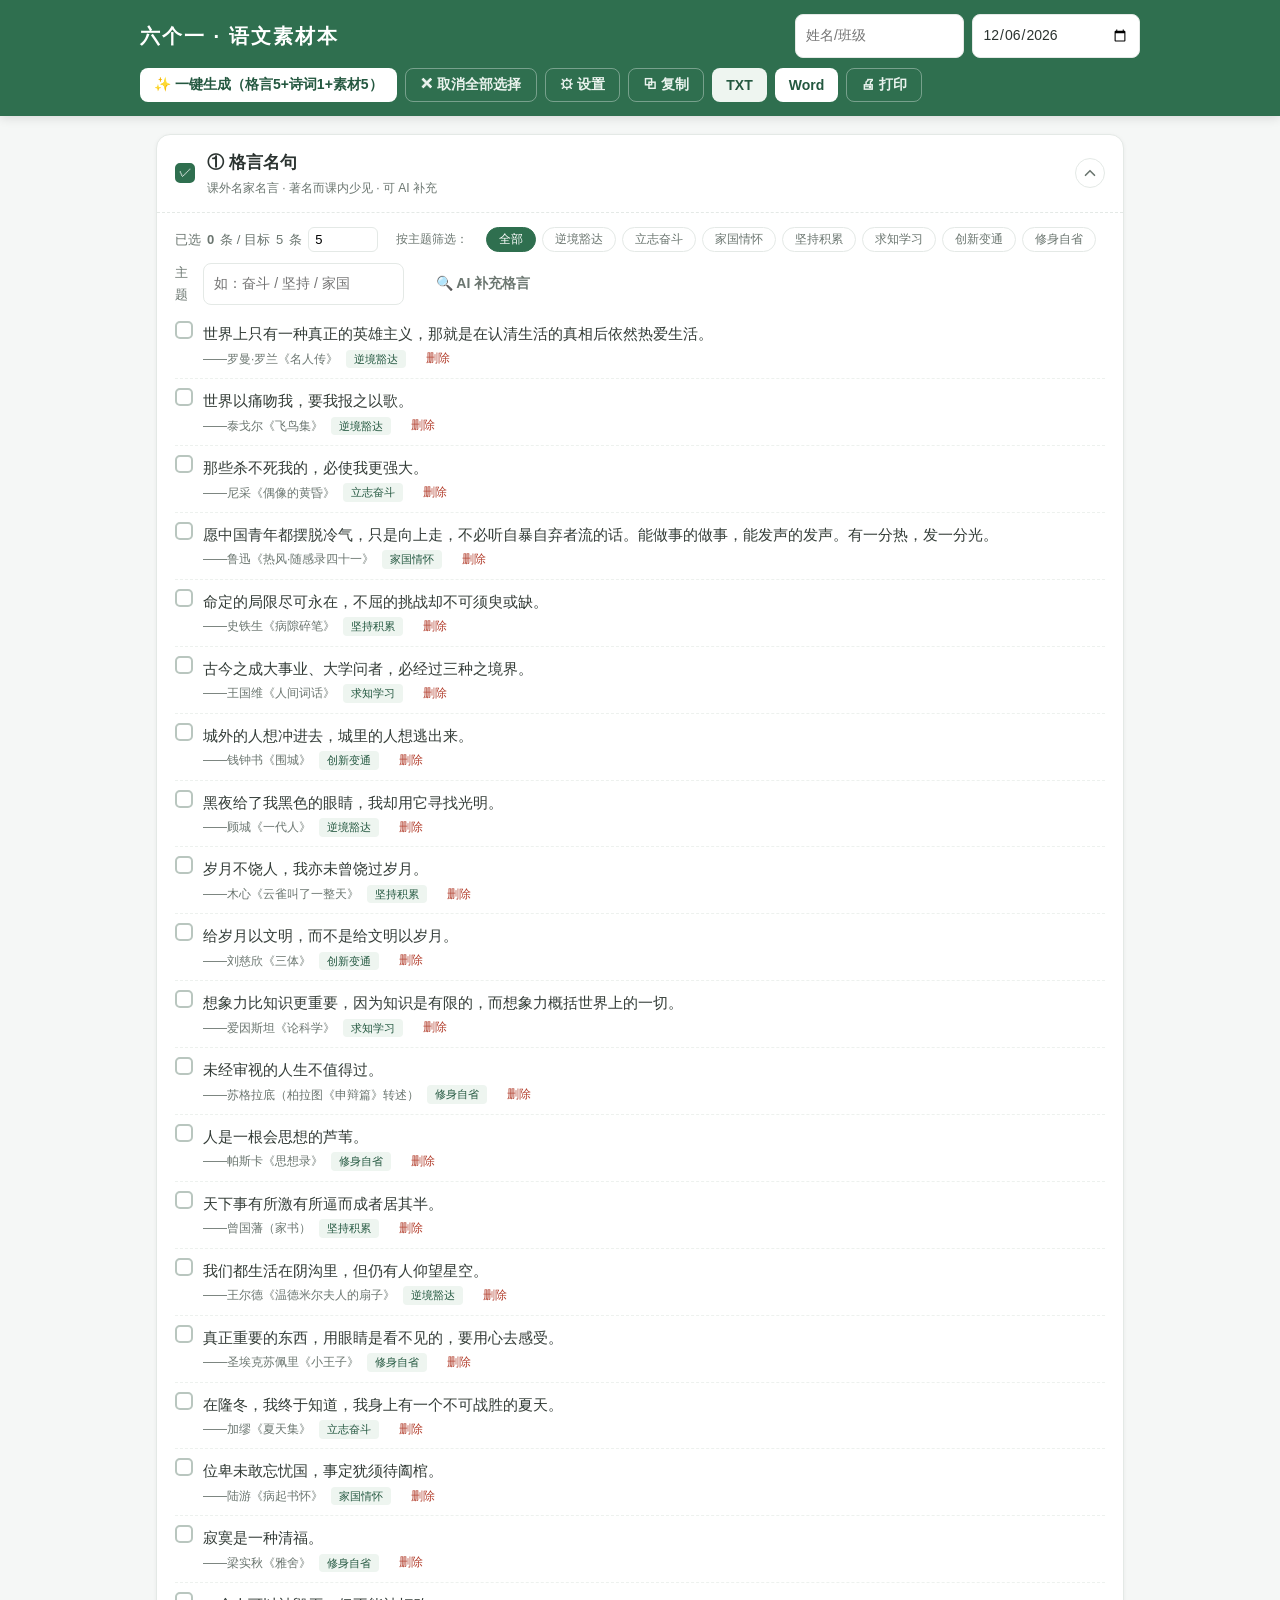
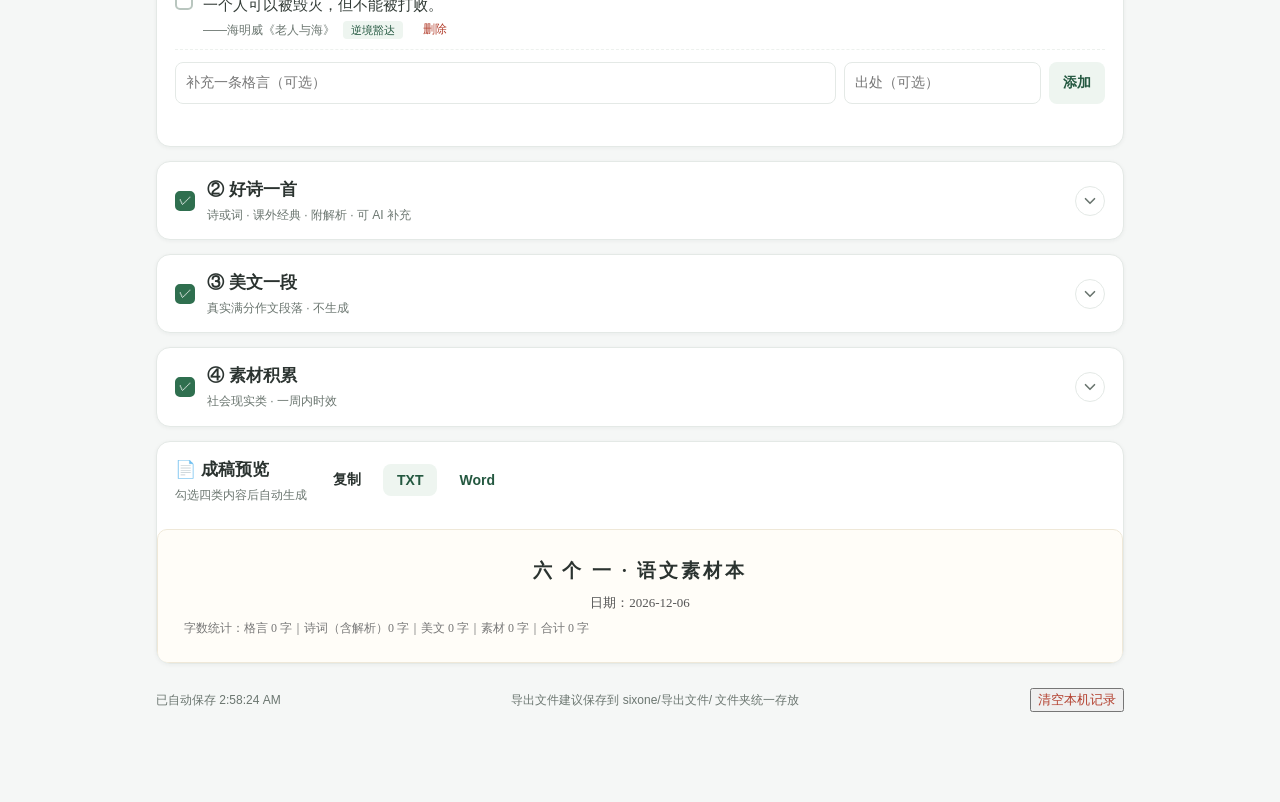
==== commit 40836dea: "彻底移除完成动画与透明效果+修复素材本不显示bug" ====
--- a/sixone/index.html
+++ b/sixone/index.html
@@ -141,15 +141,6 @@
   </footer>
 </main>
 
-<div class="done-overlay" id="done-overlay">
-  <div class="done-box">
-    <svg class="done-check" viewBox="0 0 52 52"><circle cx="26" cy="26" r="24" fill="none"/><path fill="none" d="M14 27l8 8 16-16"/></svg>
-    <h3>一键生成完成！</h3>
-    <p id="done-summary">格言 5 条 · 诗词 1 首 · 素材 5 条，已置顶并自动勾选</p>
-    <button class="btn primary" id="done-close">继续编辑</button>
-  </div>
-</div>
-
 <div class="modal" id="settings-modal">
   <div class="modal-box">
     <div class="modal-head"><b>设置（DeepSeek API）</b><button class="ghost" id="settings-close">✕</button></div>
--- a/sixone/css/style.css
+++ b/sixone/css/style.css
@@ -151,22 +151,3 @@
   .card-body{font-size:15px}
   .btn{padding:8px 12px}
 }
-
-/* ---- 禁用卡片态（勾选与展开解耦） ---- */
-.card.disabled{opacity:.55}
-/* ---- 一键生成完成动画（居中卡片，不铺满） ---- */
-.done-overlay{display:none;position:fixed;inset:0;background:transparent;pointer-events:none;z-index:60;align-items:center;justify-content:center;padding:16px}
-.done-box{pointer-events:auto}
-.done-overlay.show{display:flex}
-.done-box{background:#fff;border-radius:16px;padding:28px 34px;text-align:center;max-width:340px;width:100%;box-shadow:0 16px 50px rgba(0,0,0,.25);animation:donePop .45s cubic-bezier(.2,.9,.3,1.2)}
-.done-box h3{margin:12px 0 4px;color:var(--pri-d)}
-.done-box p{color:var(--sub);font-size:13px;margin:0 0 16px}
-.done-check{width:64px;height:64px}
-.done-check circle{stroke:var(--pri);stroke-width:3;fill:none;stroke-dasharray:151;stroke-dashoffset:151;animation:drawCircle .6s ease forwards}
-.done-check path{stroke:var(--pri);stroke-width:4;stroke-linecap:round;stroke-linejoin:round;stroke-dasharray:40;stroke-dashoffset:40;animation:drawCheck .4s .6s ease forwards}
-@keyframes drawCircle{to{stroke-dashoffset:0}}
-@keyframes drawCheck{to{stroke-dashoffset:0}}
-@keyframes donePop{from{transform:scale(.7);opacity:0}to{transform:scale(1);opacity:1}}
-@media (max-width:640px){
-  .done-box{padding:22px 18px;max-width:290px}
-}
